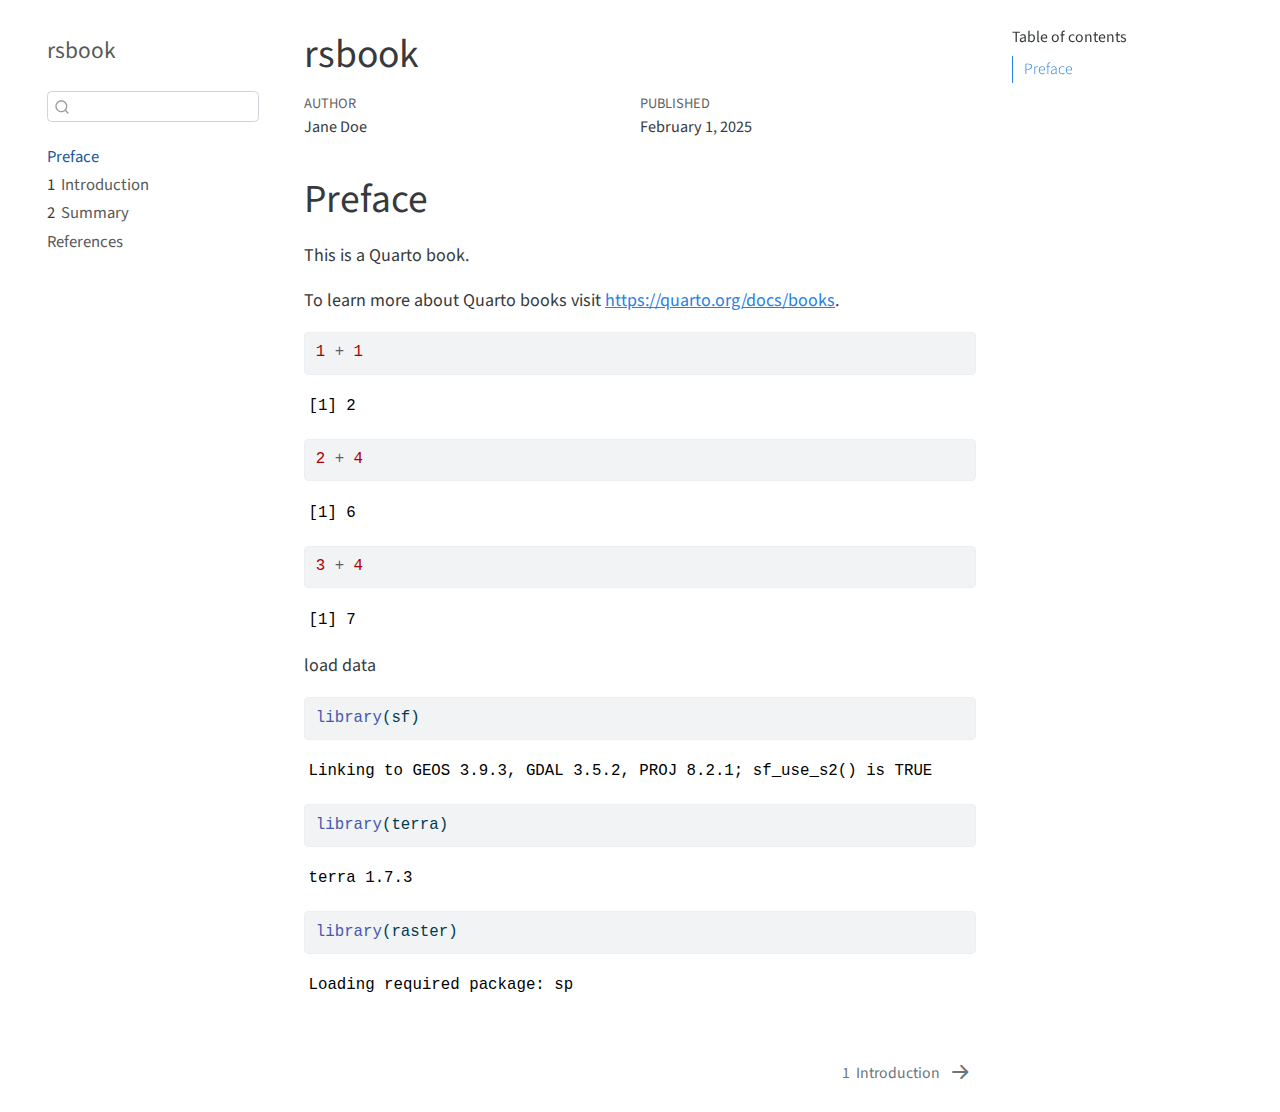
==== docs/index.html @ 81fb14ec "n" ====
<!DOCTYPE html>
<html xmlns="http://www.w3.org/1999/xhtml" lang="en" xml:lang="en"><head>

<meta charset="utf-8">
<meta name="generator" content="quarto-1.2.269">

<meta name="viewport" content="width=device-width, initial-scale=1.0, user-scalable=yes">

<meta name="author" content="Jane Doe">
<meta name="dcterms.date" content="2025-02-01">

<title>rsbook</title>
<style>
code{white-space: pre-wrap;}
span.smallcaps{font-variant: small-caps;}
div.columns{display: flex; gap: min(4vw, 1.5em);}
div.column{flex: auto; overflow-x: auto;}
div.hanging-indent{margin-left: 1.5em; text-indent: -1.5em;}
ul.task-list{list-style: none;}
ul.task-list li input[type="checkbox"] {
  width: 0.8em;
  margin: 0 0.8em 0.2em -1.6em;
  vertical-align: middle;
}
pre > code.sourceCode { white-space: pre; position: relative; }
pre > code.sourceCode > span { display: inline-block; line-height: 1.25; }
pre > code.sourceCode > span:empty { height: 1.2em; }
.sourceCode { overflow: visible; }
code.sourceCode > span { color: inherit; text-decoration: inherit; }
div.sourceCode { margin: 1em 0; }
pre.sourceCode { margin: 0; }
@media screen {
div.sourceCode { overflow: auto; }
}
@media print {
pre > code.sourceCode { white-space: pre-wrap; }
pre > code.sourceCode > span { text-indent: -5em; padding-left: 5em; }
}
pre.numberSource code
  { counter-reset: source-line 0; }
pre.numberSource code > span
  { position: relative; left: -4em; counter-increment: source-line; }
pre.numberSource code > span > a:first-child::before
  { content: counter(source-line);
    position: relative; left: -1em; text-align: right; vertical-align: baseline;
    border: none; display: inline-block;
    -webkit-touch-callout: none; -webkit-user-select: none;
    -khtml-user-select: none; -moz-user-select: none;
    -ms-user-select: none; user-select: none;
    padding: 0 4px; width: 4em;
    color: #aaaaaa;
  }
pre.numberSource { margin-left: 3em; border-left: 1px solid #aaaaaa;  padding-left: 4px; }
div.sourceCode
  {   }
@media screen {
pre > code.sourceCode > span > a:first-child::before { text-decoration: underline; }
}
code span.al { color: #ff0000; font-weight: bold; } /* Alert */
code span.an { color: #60a0b0; font-weight: bold; font-style: italic; } /* Annotation */
code span.at { color: #7d9029; } /* Attribute */
code span.bn { color: #40a070; } /* BaseN */
code span.bu { color: #008000; } /* BuiltIn */
code span.cf { color: #007020; font-weight: bold; } /* ControlFlow */
code span.ch { color: #4070a0; } /* Char */
code span.cn { color: #880000; } /* Constant */
code span.co { color: #60a0b0; font-style: italic; } /* Comment */
code span.cv { color: #60a0b0; font-weight: bold; font-style: italic; } /* CommentVar */
code span.do { color: #ba2121; font-style: italic; } /* Documentation */
code span.dt { color: #902000; } /* DataType */
code span.dv { color: #40a070; } /* DecVal */
code span.er { color: #ff0000; font-weight: bold; } /* Error */
code span.ex { } /* Extension */
code span.fl { color: #40a070; } /* Float */
code span.fu { color: #06287e; } /* Function */
code span.im { color: #008000; font-weight: bold; } /* Import */
code span.in { color: #60a0b0; font-weight: bold; font-style: italic; } /* Information */
code span.kw { color: #007020; font-weight: bold; } /* Keyword */
code span.op { color: #666666; } /* Operator */
code span.ot { color: #007020; } /* Other */
code span.pp { color: #bc7a00; } /* Preprocessor */
code span.sc { color: #4070a0; } /* SpecialChar */
code span.ss { color: #bb6688; } /* SpecialString */
code span.st { color: #4070a0; } /* String */
code span.va { color: #19177c; } /* Variable */
code span.vs { color: #4070a0; } /* VerbatimString */
code span.wa { color: #60a0b0; font-weight: bold; font-style: italic; } /* Warning */
</style>


<script src="site_libs/quarto-nav/quarto-nav.js"></script>
<script src="site_libs/quarto-nav/headroom.min.js"></script>
<script src="site_libs/clipboard/clipboard.min.js"></script>
<script src="site_libs/quarto-search/autocomplete.umd.js"></script>
<script src="site_libs/quarto-search/fuse.min.js"></script>
<script src="site_libs/quarto-search/quarto-search.js"></script>
<meta name="quarto:offset" content="./">
<link href="./intro.html" rel="next">
<script src="site_libs/quarto-html/quarto.js"></script>
<script src="site_libs/quarto-html/popper.min.js"></script>
<script src="site_libs/quarto-html/tippy.umd.min.js"></script>
<script src="site_libs/quarto-html/anchor.min.js"></script>
<link href="site_libs/quarto-html/tippy.css" rel="stylesheet">
<link href="site_libs/quarto-html/quarto-syntax-highlighting.css" rel="stylesheet" id="quarto-text-highlighting-styles">
<script src="site_libs/bootstrap/bootstrap.min.js"></script>
<link href="site_libs/bootstrap/bootstrap-icons.css" rel="stylesheet">
<link href="site_libs/bootstrap/bootstrap.min.css" rel="stylesheet" id="quarto-bootstrap" data-mode="light">
<script id="quarto-search-options" type="application/json">{
  "location": "sidebar",
  "copy-button": false,
  "collapse-after": 3,
  "panel-placement": "start",
  "type": "textbox",
  "limit": 20,
  "language": {
    "search-no-results-text": "No results",
    "search-matching-documents-text": "matching documents",
    "search-copy-link-title": "Copy link to search",
    "search-hide-matches-text": "Hide additional matches",
    "search-more-match-text": "more match in this document",
    "search-more-matches-text": "more matches in this document",
    "search-clear-button-title": "Clear",
    "search-detached-cancel-button-title": "Cancel",
    "search-submit-button-title": "Submit"
  }
}</script>


</head>

<body class="nav-sidebar floating">

<div id="quarto-search-results"></div>
  <header id="quarto-header" class="headroom fixed-top">
  <nav class="quarto-secondary-nav" data-bs-toggle="collapse" data-bs-target="#quarto-sidebar" aria-controls="quarto-sidebar" aria-expanded="false" aria-label="Toggle sidebar navigation" onclick="if (window.quartoToggleHeadroom) { window.quartoToggleHeadroom(); }">
    <div class="container-fluid d-flex justify-content-between">
      <h1 class="quarto-secondary-nav-title">rsbook</h1>
      <button type="button" class="quarto-btn-toggle btn" aria-label="Show secondary navigation">
        <i class="bi bi-chevron-right"></i>
      </button>
    </div>
  </nav>
</header>
<!-- content -->
<div id="quarto-content" class="quarto-container page-columns page-rows-contents page-layout-article">
<!-- sidebar -->
  <nav id="quarto-sidebar" class="sidebar collapse sidebar-navigation floating overflow-auto">
    <div class="pt-lg-2 mt-2 text-left sidebar-header">
    <div class="sidebar-title mb-0 py-0">
      <a href="./">rsbook</a> 
    </div>
      </div>
      <div class="mt-2 flex-shrink-0 align-items-center">
        <div class="sidebar-search">
        <div id="quarto-search" class="" title="Search"></div>
        </div>
      </div>
    <div class="sidebar-menu-container"> 
    <ul class="list-unstyled mt-1">
        <li class="sidebar-item">
  <div class="sidebar-item-container"> 
  <a href="./index.html" class="sidebar-item-text sidebar-link active">Preface</a>
  </div>
</li>
        <li class="sidebar-item">
  <div class="sidebar-item-container"> 
  <a href="./intro.html" class="sidebar-item-text sidebar-link"><span class="chapter-number">1</span>&nbsp; <span class="chapter-title">Introduction</span></a>
  </div>
</li>
        <li class="sidebar-item">
  <div class="sidebar-item-container"> 
  <a href="./summary.html" class="sidebar-item-text sidebar-link"><span class="chapter-number">2</span>&nbsp; <span class="chapter-title">Summary</span></a>
  </div>
</li>
        <li class="sidebar-item">
  <div class="sidebar-item-container"> 
  <a href="./references.html" class="sidebar-item-text sidebar-link">References</a>
  </div>
</li>
    </ul>
    </div>
</nav>
<!-- margin-sidebar -->
    <div id="quarto-margin-sidebar" class="sidebar margin-sidebar">
        <nav id="TOC" role="doc-toc" class="toc-active">
    <h2 id="toc-title">Table of contents</h2>
   
  <ul>
  <li><a href="#preface" id="toc-preface" class="nav-link active" data-scroll-target="#preface">Preface</a></li>
  </ul>
</nav>
    </div>
<!-- main -->
<main class="content" id="quarto-document-content">

<header id="title-block-header" class="quarto-title-block default">
<div class="quarto-title">
<h1 class="title d-none d-lg-block">rsbook</h1>
</div>



<div class="quarto-title-meta">

    <div>
    <div class="quarto-title-meta-heading">Author</div>
    <div class="quarto-title-meta-contents">
             <p>Jane Doe </p>
          </div>
  </div>
    
    <div>
    <div class="quarto-title-meta-heading">Published</div>
    <div class="quarto-title-meta-contents">
      <p class="date">February 1, 2025</p>
    </div>
  </div>
  
    
  </div>
  

</header>

<section id="preface" class="level1 unnumbered">
<h1 class="unnumbered">Preface</h1>
<p>This is a Quarto book.</p>
<p>To learn more about Quarto books visit <a href="https://quarto.org/docs/books" class="uri">https://quarto.org/docs/books</a>.</p>
<div class="cell">
<div class="sourceCode cell-code" id="cb1"><pre class="sourceCode r code-with-copy"><code class="sourceCode r"><span id="cb1-1"><a href="#cb1-1" aria-hidden="true" tabindex="-1"></a><span class="dv">1</span> <span class="sc">+</span> <span class="dv">1</span></span></code><button title="Copy to Clipboard" class="code-copy-button"><i class="bi"></i></button></pre></div>
<div class="cell-output cell-output-stdout">
<pre><code>[1] 2</code></pre>
</div>
<div class="sourceCode cell-code" id="cb3"><pre class="sourceCode r code-with-copy"><code class="sourceCode r"><span id="cb3-1"><a href="#cb3-1" aria-hidden="true" tabindex="-1"></a><span class="dv">2</span> <span class="sc">+</span> <span class="dv">4</span></span></code><button title="Copy to Clipboard" class="code-copy-button"><i class="bi"></i></button></pre></div>
<div class="cell-output cell-output-stdout">
<pre><code>[1] 6</code></pre>
</div>
<div class="sourceCode cell-code" id="cb5"><pre class="sourceCode r code-with-copy"><code class="sourceCode r"><span id="cb5-1"><a href="#cb5-1" aria-hidden="true" tabindex="-1"></a><span class="dv">3</span> <span class="sc">+</span> <span class="dv">4</span></span></code><button title="Copy to Clipboard" class="code-copy-button"><i class="bi"></i></button></pre></div>
<div class="cell-output cell-output-stdout">
<pre><code>[1] 7</code></pre>
</div>
</div>
<p>load data</p>
<div class="cell">
<div class="sourceCode cell-code" id="cb7"><pre class="sourceCode r code-with-copy"><code class="sourceCode r"><span id="cb7-1"><a href="#cb7-1" aria-hidden="true" tabindex="-1"></a><span class="fu">library</span>(sf)</span></code><button title="Copy to Clipboard" class="code-copy-button"><i class="bi"></i></button></pre></div>
<div class="cell-output cell-output-stderr">
<pre><code>Linking to GEOS 3.9.3, GDAL 3.5.2, PROJ 8.2.1; sf_use_s2() is TRUE</code></pre>
</div>
<div class="sourceCode cell-code" id="cb9"><pre class="sourceCode r code-with-copy"><code class="sourceCode r"><span id="cb9-1"><a href="#cb9-1" aria-hidden="true" tabindex="-1"></a><span class="fu">library</span>(terra)</span></code><button title="Copy to Clipboard" class="code-copy-button"><i class="bi"></i></button></pre></div>
<div class="cell-output cell-output-stderr">
<pre><code>terra 1.7.3</code></pre>
</div>
<div class="sourceCode cell-code" id="cb11"><pre class="sourceCode r code-with-copy"><code class="sourceCode r"><span id="cb11-1"><a href="#cb11-1" aria-hidden="true" tabindex="-1"></a><span class="fu">library</span>(raster)</span></code><button title="Copy to Clipboard" class="code-copy-button"><i class="bi"></i></button></pre></div>
<div class="cell-output cell-output-stderr">
<pre><code>Loading required package: sp</code></pre>
</div>
</div>


</section>

</main> <!-- /main -->
<script id="quarto-html-after-body" type="application/javascript">
window.document.addEventListener("DOMContentLoaded", function (event) {
  const toggleBodyColorMode = (bsSheetEl) => {
    const mode = bsSheetEl.getAttribute("data-mode");
    const bodyEl = window.document.querySelector("body");
    if (mode === "dark") {
      bodyEl.classList.add("quarto-dark");
      bodyEl.classList.remove("quarto-light");
    } else {
      bodyEl.classList.add("quarto-light");
      bodyEl.classList.remove("quarto-dark");
    }
  }
  const toggleBodyColorPrimary = () => {
    const bsSheetEl = window.document.querySelector("link#quarto-bootstrap");
    if (bsSheetEl) {
      toggleBodyColorMode(bsSheetEl);
    }
  }
  toggleBodyColorPrimary();  
  const icon = "";
  const anchorJS = new window.AnchorJS();
  anchorJS.options = {
    placement: 'right',
    icon: icon
  };
  anchorJS.add('.anchored');
  const clipboard = new window.ClipboardJS('.code-copy-button', {
    target: function(trigger) {
      return trigger.previousElementSibling;
    }
  });
  clipboard.on('success', function(e) {
    // button target
    const button = e.trigger;
    // don't keep focus
    button.blur();
    // flash "checked"
    button.classList.add('code-copy-button-checked');
    var currentTitle = button.getAttribute("title");
    button.setAttribute("title", "Copied!");
    let tooltip;
    if (window.bootstrap) {
      button.setAttribute("data-bs-toggle", "tooltip");
      button.setAttribute("data-bs-placement", "left");
      button.setAttribute("data-bs-title", "Copied!");
      tooltip = new bootstrap.Tooltip(button, 
        { trigger: "manual", 
          customClass: "code-copy-button-tooltip",
          offset: [0, -8]});
      tooltip.show();    
    }
    setTimeout(function() {
      if (tooltip) {
        tooltip.hide();
        button.removeAttribute("data-bs-title");
        button.removeAttribute("data-bs-toggle");
        button.removeAttribute("data-bs-placement");
      }
      button.setAttribute("title", currentTitle);
      button.classList.remove('code-copy-button-checked');
    }, 1000);
    // clear code selection
    e.clearSelection();
  });
  function tippyHover(el, contentFn) {
    const config = {
      allowHTML: true,
      content: contentFn,
      maxWidth: 500,
      delay: 100,
      arrow: false,
      appendTo: function(el) {
          return el.parentElement;
      },
      interactive: true,
      interactiveBorder: 10,
      theme: 'quarto',
      placement: 'bottom-start'
    };
    window.tippy(el, config); 
  }
  const noterefs = window.document.querySelectorAll('a[role="doc-noteref"]');
  for (var i=0; i<noterefs.length; i++) {
    const ref = noterefs[i];
    tippyHover(ref, function() {
      // use id or data attribute instead here
      let href = ref.getAttribute('data-footnote-href') || ref.getAttribute('href');
      try { href = new URL(href).hash; } catch {}
      const id = href.replace(/^#\/?/, "");
      const note = window.document.getElementById(id);
      return note.innerHTML;
    });
  }
  const findCites = (el) => {
    const parentEl = el.parentElement;
    if (parentEl) {
      const cites = parentEl.dataset.cites;
      if (cites) {
        return {
          el,
          cites: cites.split(' ')
        };
      } else {
        return findCites(el.parentElement)
      }
    } else {
      return undefined;
    }
  };
  var bibliorefs = window.document.querySelectorAll('a[role="doc-biblioref"]');
  for (var i=0; i<bibliorefs.length; i++) {
    const ref = bibliorefs[i];
    const citeInfo = findCites(ref);
    if (citeInfo) {
      tippyHover(citeInfo.el, function() {
        var popup = window.document.createElement('div');
        citeInfo.cites.forEach(function(cite) {
          var citeDiv = window.document.createElement('div');
          citeDiv.classList.add('hanging-indent');
          citeDiv.classList.add('csl-entry');
          var biblioDiv = window.document.getElementById('ref-' + cite);
          if (biblioDiv) {
            citeDiv.innerHTML = biblioDiv.innerHTML;
          }
          popup.appendChild(citeDiv);
        });
        return popup.innerHTML;
      });
    }
  }
});
</script>
<nav class="page-navigation">
  <div class="nav-page nav-page-previous">
  </div>
  <div class="nav-page nav-page-next">
      <a href="./intro.html" class="pagination-link">
        <span class="nav-page-text"><span class="chapter-number">1</span>&nbsp; <span class="chapter-title">Introduction</span></span> <i class="bi bi-arrow-right-short"></i>
      </a>
  </div>
</nav>
</div> <!-- /content -->



</body></html>
---- docs/site_libs/quarto-html/tippy.css ----
.tippy-box[data-animation=fade][data-state=hidden]{opacity:0}[data-tippy-root]{max-width:calc(100vw - 10px)}.tippy-box{position:relative;background-color:#333;color:#fff;border-radius:4px;font-size:14px;line-height:1.4;white-space:normal;outline:0;transition-property:transform,visibility,opacity}.tippy-box[data-placement^=top]>.tippy-arrow{bottom:0}.tippy-box[data-placement^=top]>.tippy-arrow:before{bottom:-7px;left:0;border-width:8px 8px 0;border-top-color:initial;transform-origin:center top}.tippy-box[data-placement^=bottom]>.tippy-arrow{top:0}.tippy-box[data-placement^=bottom]>.tippy-arrow:before{top:-7px;left:0;border-width:0 8px 8px;border-bottom-color:initial;transform-origin:center bottom}.tippy-box[data-placement^=left]>.tippy-arrow{right:0}.tippy-box[data-placement^=left]>.tippy-arrow:before{border-width:8px 0 8px 8px;border-left-color:initial;right:-7px;transform-origin:center left}.tippy-box[data-placement^=right]>.tippy-arrow{left:0}.tippy-box[data-placement^=right]>.tippy-arrow:before{left:-7px;border-width:8px 8px 8px 0;border-right-color:initial;transform-origin:center right}.tippy-box[data-inertia][data-state=visible]{transition-timing-function:cubic-bezier(.54,1.5,.38,1.11)}.tippy-arrow{width:16px;height:16px;color:#333}.tippy-arrow:before{content:"";position:absolute;border-color:transparent;border-style:solid}.tippy-content{position:relative;padding:5px 9px;z-index:1}
---- docs/site_libs/quarto-html/quarto-syntax-highlighting.css ----
/* quarto syntax highlight colors */
:root {
  --quarto-hl-ot-color: #003B4F;
  --quarto-hl-at-color: #657422;
  --quarto-hl-ss-color: #20794D;
  --quarto-hl-an-color: #5E5E5E;
  --quarto-hl-fu-color: #4758AB;
  --quarto-hl-st-color: #20794D;
  --quarto-hl-cf-color: #003B4F;
  --quarto-hl-op-color: #5E5E5E;
  --quarto-hl-er-color: #AD0000;
  --quarto-hl-bn-color: #AD0000;
  --quarto-hl-al-color: #AD0000;
  --quarto-hl-va-color: #111111;
  --quarto-hl-bu-color: inherit;
  --quarto-hl-ex-color: inherit;
  --quarto-hl-pp-color: #AD0000;
  --quarto-hl-in-color: #5E5E5E;
  --quarto-hl-vs-color: #20794D;
  --quarto-hl-wa-color: #5E5E5E;
  --quarto-hl-do-color: #5E5E5E;
  --quarto-hl-im-color: #00769E;
  --quarto-hl-ch-color: #20794D;
  --quarto-hl-dt-color: #AD0000;
  --quarto-hl-fl-color: #AD0000;
  --quarto-hl-co-color: #5E5E5E;
  --quarto-hl-cv-color: #5E5E5E;
  --quarto-hl-cn-color: #8f5902;
  --quarto-hl-sc-color: #5E5E5E;
  --quarto-hl-dv-color: #AD0000;
  --quarto-hl-kw-color: #003B4F;
}

/* other quarto variables */
:root {
  --quarto-font-monospace: SFMono-Regular, Menlo, Monaco, Consolas, "Liberation Mono", "Courier New", monospace;
}

pre > code.sourceCode > span {
  color: #003B4F;
}

code span {
  color: #003B4F;
}

code.sourceCode > span {
  color: #003B4F;
}

div.sourceCode,
div.sourceCode pre.sourceCode {
  color: #003B4F;
}

code span.ot {
  color: #003B4F;
}

code span.at {
  color: #657422;
}

code span.ss {
  color: #20794D;
}

code span.an {
  color: #5E5E5E;
}

code span.fu {
  color: #4758AB;
}

code span.st {
  color: #20794D;
}

code span.cf {
  color: #003B4F;
}

code span.op {
  color: #5E5E5E;
}

code span.er {
  color: #AD0000;
}

code span.bn {
  color: #AD0000;
}

code span.al {
  color: #AD0000;
}

code span.va {
  color: #111111;
}

code span.pp {
  color: #AD0000;
}

code span.in {
  color: #5E5E5E;
}

code span.vs {
  color: #20794D;
}

code span.wa {
  color: #5E5E5E;
  font-style: italic;
}

code span.do {
  color: #5E5E5E;
  font-style: italic;
}

code span.im {
  color: #00769E;
}

code span.ch {
  color: #20794D;
}

code span.dt {
  color: #AD0000;
}

code span.fl {
  color: #AD0000;
}

code span.co {
  color: #5E5E5E;
}

code span.cv {
  color: #5E5E5E;
  font-style: italic;
}

code span.cn {
  color: #8f5902;
}

code span.sc {
  color: #5E5E5E;
}

code span.dv {
  color: #AD0000;
}

code span.kw {
  color: #003B4F;
}

.prevent-inlining {
  content: "</";
}

/*# sourceMappingURL=debc5d5d77c3f9108843748ff7464032.css.map */
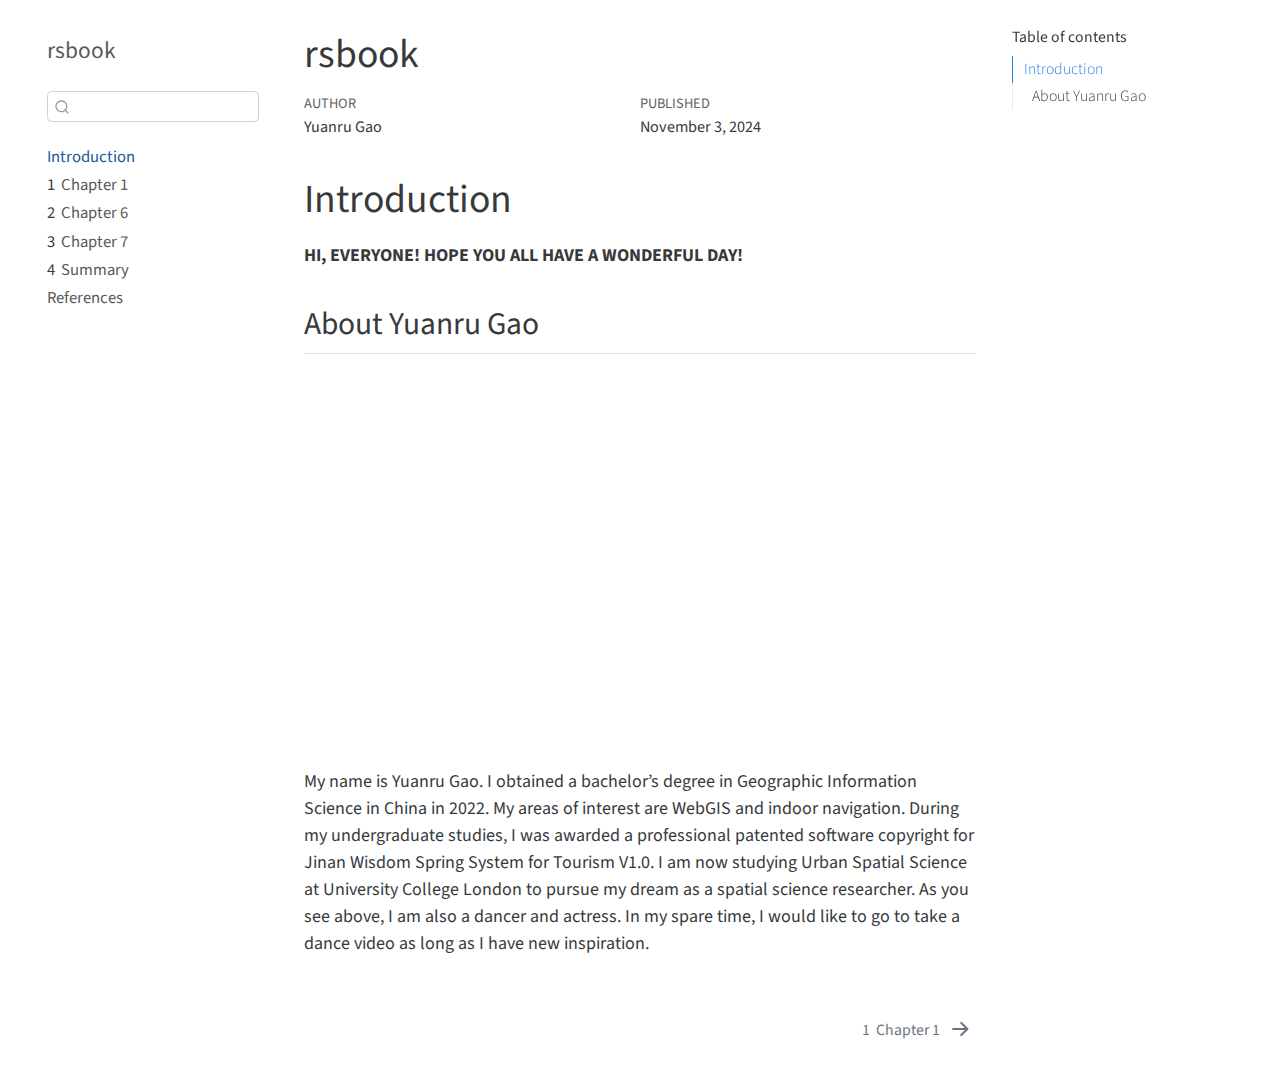
==== commit 6b7de716: "new" ====
--- a/docs/index.html
+++ b/docs/index.html
@@ -6,8 +6,8 @@
 
 <meta name="viewport" content="width=device-width, initial-scale=1.0, user-scalable=yes">
 
-<meta name="author" content="Jane Doe">
-<meta name="dcterms.date" content="2025-02-01">
+<meta name="author" content="Yuanru Gao">
+<meta name="dcterms.date" content="2024-11-03">
 
 <title>rsbook</title>
 <style>
@@ -22,69 +22,6 @@
   margin: 0 0.8em 0.2em -1.6em;
   vertical-align: middle;
 }
-pre > code.sourceCode { white-space: pre; position: relative; }
-pre > code.sourceCode > span { display: inline-block; line-height: 1.25; }
-pre > code.sourceCode > span:empty { height: 1.2em; }
-.sourceCode { overflow: visible; }
-code.sourceCode > span { color: inherit; text-decoration: inherit; }
-div.sourceCode { margin: 1em 0; }
-pre.sourceCode { margin: 0; }
-@media screen {
-div.sourceCode { overflow: auto; }
-}
-@media print {
-pre > code.sourceCode { white-space: pre-wrap; }
-pre > code.sourceCode > span { text-indent: -5em; padding-left: 5em; }
-}
-pre.numberSource code
-  { counter-reset: source-line 0; }
-pre.numberSource code > span
-  { position: relative; left: -4em; counter-increment: source-line; }
-pre.numberSource code > span > a:first-child::before
-  { content: counter(source-line);
-    position: relative; left: -1em; text-align: right; vertical-align: baseline;
-    border: none; display: inline-block;
-    -webkit-touch-callout: none; -webkit-user-select: none;
-    -khtml-user-select: none; -moz-user-select: none;
-    -ms-user-select: none; user-select: none;
-    padding: 0 4px; width: 4em;
-    color: #aaaaaa;
-  }
-pre.numberSource { margin-left: 3em; border-left: 1px solid #aaaaaa;  padding-left: 4px; }
-div.sourceCode
-  {   }
-@media screen {
-pre > code.sourceCode > span > a:first-child::before { text-decoration: underline; }
-}
-code span.al { color: #ff0000; font-weight: bold; } /* Alert */
-code span.an { color: #60a0b0; font-weight: bold; font-style: italic; } /* Annotation */
-code span.at { color: #7d9029; } /* Attribute */
-code span.bn { color: #40a070; } /* BaseN */
-code span.bu { color: #008000; } /* BuiltIn */
-code span.cf { color: #007020; font-weight: bold; } /* ControlFlow */
-code span.ch { color: #4070a0; } /* Char */
-code span.cn { color: #880000; } /* Constant */
-code span.co { color: #60a0b0; font-style: italic; } /* Comment */
-code span.cv { color: #60a0b0; font-weight: bold; font-style: italic; } /* CommentVar */
-code span.do { color: #ba2121; font-style: italic; } /* Documentation */
-code span.dt { color: #902000; } /* DataType */
-code span.dv { color: #40a070; } /* DecVal */
-code span.er { color: #ff0000; font-weight: bold; } /* Error */
-code span.ex { } /* Extension */
-code span.fl { color: #40a070; } /* Float */
-code span.fu { color: #06287e; } /* Function */
-code span.im { color: #008000; font-weight: bold; } /* Import */
-code span.in { color: #60a0b0; font-weight: bold; font-style: italic; } /* Information */
-code span.kw { color: #007020; font-weight: bold; } /* Keyword */
-code span.op { color: #666666; } /* Operator */
-code span.ot { color: #007020; } /* Other */
-code span.pp { color: #bc7a00; } /* Preprocessor */
-code span.sc { color: #4070a0; } /* SpecialChar */
-code span.ss { color: #bb6688; } /* SpecialString */
-code span.st { color: #4070a0; } /* String */
-code span.va { color: #19177c; } /* Variable */
-code span.vs { color: #4070a0; } /* VerbatimString */
-code span.wa { color: #60a0b0; font-weight: bold; font-style: italic; } /* Warning */
 </style>
 
 
@@ -95,7 +32,7 @@
 <script src="site_libs/quarto-search/fuse.min.js"></script>
 <script src="site_libs/quarto-search/quarto-search.js"></script>
 <meta name="quarto:offset" content="./">
-<link href="./intro.html" rel="next">
+<link href="./Chapter1.html" rel="next">
 <script src="site_libs/quarto-html/quarto.js"></script>
 <script src="site_libs/quarto-html/popper.min.js"></script>
 <script src="site_libs/quarto-html/tippy.umd.min.js"></script>
@@ -159,17 +96,27 @@
     <ul class="list-unstyled mt-1">
         <li class="sidebar-item">
   <div class="sidebar-item-container"> 
-  <a href="./index.html" class="sidebar-item-text sidebar-link active">Preface</a>
-  </div>
-</li>
-        <li class="sidebar-item">
-  <div class="sidebar-item-container"> 
-  <a href="./intro.html" class="sidebar-item-text sidebar-link"><span class="chapter-number">1</span>&nbsp; <span class="chapter-title">Introduction</span></a>
-  </div>
-</li>
-        <li class="sidebar-item">
-  <div class="sidebar-item-container"> 
-  <a href="./summary.html" class="sidebar-item-text sidebar-link"><span class="chapter-number">2</span>&nbsp; <span class="chapter-title">Summary</span></a>
+  <a href="./index.html" class="sidebar-item-text sidebar-link active">Introduction</a>
+  </div>
+</li>
+        <li class="sidebar-item">
+  <div class="sidebar-item-container"> 
+  <a href="./Chapter1.html" class="sidebar-item-text sidebar-link"><span class="chapter-number">1</span>&nbsp; <span class="chapter-title">Chapter 1</span></a>
+  </div>
+</li>
+        <li class="sidebar-item">
+  <div class="sidebar-item-container"> 
+  <a href="./Chapter6.html" class="sidebar-item-text sidebar-link"><span class="chapter-number">2</span>&nbsp; <span class="chapter-title">Chapter 6</span></a>
+  </div>
+</li>
+        <li class="sidebar-item">
+  <div class="sidebar-item-container"> 
+  <a href="./Chapter7.html" class="sidebar-item-text sidebar-link"><span class="chapter-number">3</span>&nbsp; <span class="chapter-title">Chapter 7</span></a>
+  </div>
+</li>
+        <li class="sidebar-item">
+  <div class="sidebar-item-container"> 
+  <a href="./summary.html" class="sidebar-item-text sidebar-link"><span class="chapter-number">4</span>&nbsp; <span class="chapter-title">Summary</span></a>
   </div>
 </li>
         <li class="sidebar-item">
@@ -186,7 +133,10 @@
     <h2 id="toc-title">Table of contents</h2>
    
   <ul>
-  <li><a href="#preface" id="toc-preface" class="nav-link active" data-scroll-target="#preface">Preface</a></li>
+  <li><a href="#introduction" id="toc-introduction" class="nav-link active" data-scroll-target="#introduction">Introduction</a>
+  <ul class="collapse">
+  <li><a href="#about-yuanru-gao" id="toc-about-yuanru-gao" class="nav-link" data-scroll-target="#about-yuanru-gao">About Yuanru Gao</a></li>
+  </ul></li>
   </ul>
 </nav>
     </div>
@@ -205,14 +155,14 @@
     <div>
     <div class="quarto-title-meta-heading">Author</div>
     <div class="quarto-title-meta-contents">
-             <p>Jane Doe </p>
+             <p>Yuanru Gao </p>
           </div>
   </div>
     
     <div>
     <div class="quarto-title-meta-heading">Published</div>
     <div class="quarto-title-meta-contents">
-      <p class="date">February 1, 2025</p>
+      <p class="date">November 3, 2024</p>
     </div>
   </div>
   
@@ -222,41 +172,18 @@
 
 </header>
 
-<section id="preface" class="level1 unnumbered">
-<h1 class="unnumbered">Preface</h1>
-<p>This is a Quarto book.</p>
-<p>To learn more about Quarto books visit <a href="https://quarto.org/docs/books" class="uri">https://quarto.org/docs/books</a>.</p>
+<section id="introduction" class="level1 unnumbered">
+<h1 class="unnumbered">Introduction</h1>
+<p><strong>HI, EVERYONE! HOPE YOU ALL HAVE A WONDERFUL DAY!</strong></p>
 <div class="cell">
-<div class="sourceCode cell-code" id="cb1"><pre class="sourceCode r code-with-copy"><code class="sourceCode r"><span id="cb1-1"><a href="#cb1-1" aria-hidden="true" tabindex="-1"></a><span class="dv">1</span> <span class="sc">+</span> <span class="dv">1</span></span></code><button title="Copy to Clipboard" class="code-copy-button"><i class="bi"></i></button></pre></div>
-<div class="cell-output cell-output-stdout">
-<pre><code>[1] 2</code></pre>
+
 </div>
-<div class="sourceCode cell-code" id="cb3"><pre class="sourceCode r code-with-copy"><code class="sourceCode r"><span id="cb3-1"><a href="#cb3-1" aria-hidden="true" tabindex="-1"></a><span class="dv">2</span> <span class="sc">+</span> <span class="dv">4</span></span></code><button title="Copy to Clipboard" class="code-copy-button"><i class="bi"></i></button></pre></div>
-<div class="cell-output cell-output-stdout">
-<pre><code>[1] 6</code></pre>
-</div>
-<div class="sourceCode cell-code" id="cb5"><pre class="sourceCode r code-with-copy"><code class="sourceCode r"><span id="cb5-1"><a href="#cb5-1" aria-hidden="true" tabindex="-1"></a><span class="dv">3</span> <span class="sc">+</span> <span class="dv">4</span></span></code><button title="Copy to Clipboard" class="code-copy-button"><i class="bi"></i></button></pre></div>
-<div class="cell-output cell-output-stdout">
-<pre><code>[1] 7</code></pre>
-</div>
-</div>
-<p>load data</p>
-<div class="cell">
-<div class="sourceCode cell-code" id="cb7"><pre class="sourceCode r code-with-copy"><code class="sourceCode r"><span id="cb7-1"><a href="#cb7-1" aria-hidden="true" tabindex="-1"></a><span class="fu">library</span>(sf)</span></code><button title="Copy to Clipboard" class="code-copy-button"><i class="bi"></i></button></pre></div>
-<div class="cell-output cell-output-stderr">
-<pre><code>Linking to GEOS 3.9.3, GDAL 3.5.2, PROJ 8.2.1; sf_use_s2() is TRUE</code></pre>
-</div>
-<div class="sourceCode cell-code" id="cb9"><pre class="sourceCode r code-with-copy"><code class="sourceCode r"><span id="cb9-1"><a href="#cb9-1" aria-hidden="true" tabindex="-1"></a><span class="fu">library</span>(terra)</span></code><button title="Copy to Clipboard" class="code-copy-button"><i class="bi"></i></button></pre></div>
-<div class="cell-output cell-output-stderr">
-<pre><code>terra 1.7.3</code></pre>
-</div>
-<div class="sourceCode cell-code" id="cb11"><pre class="sourceCode r code-with-copy"><code class="sourceCode r"><span id="cb11-1"><a href="#cb11-1" aria-hidden="true" tabindex="-1"></a><span class="fu">library</span>(raster)</span></code><button title="Copy to Clipboard" class="code-copy-button"><i class="bi"></i></button></pre></div>
-<div class="cell-output cell-output-stderr">
-<pre><code>Loading required package: sp</code></pre>
-</div>
-</div>
-
-
+<section id="about-yuanru-gao" class="level2">
+<h2 class="anchored" data-anchor-id="about-yuanru-gao">About Yuanru Gao</h2>
+<p></p><div class="quarto-video ratio ratio-16x9"><iframe src="https://www.youtube.com/embed/K4HA1PC55SM" title="" frameborder="0" allow="accelerometer; autoplay; clipboard-write; encrypted-media; gyroscope; picture-in-picture" allowfullscreen=""></iframe></div> My name is Yuanru Gao. I obtained a bachelor’s degree in Geographic Information Science in China in 2022. My areas of interest are WebGIS and indoor navigation. During my undergraduate studies, I was awarded a professional patented software copyright for Jinan Wisdom Spring System for Tourism V1.0. I am now studying Urban Spatial Science at University College London to pursue my dream as a spatial science researcher. As you see above, I am also a dancer and actress. In my spare time, I would like to go to take a dance video as long as I have new inspiration.<p></p>
+
+
+</section>
 </section>
 
 </main> <!-- /main -->
@@ -397,8 +324,8 @@
   <div class="nav-page nav-page-previous">
   </div>
   <div class="nav-page nav-page-next">
-      <a href="./intro.html" class="pagination-link">
-        <span class="nav-page-text"><span class="chapter-number">1</span>&nbsp; <span class="chapter-title">Introduction</span></span> <i class="bi bi-arrow-right-short"></i>
+      <a href="./Chapter1.html" class="pagination-link">
+        <span class="nav-page-text"><span class="chapter-number">1</span>&nbsp; <span class="chapter-title">Chapter 1</span></span> <i class="bi bi-arrow-right-short"></i>
       </a>
   </div>
 </nav>
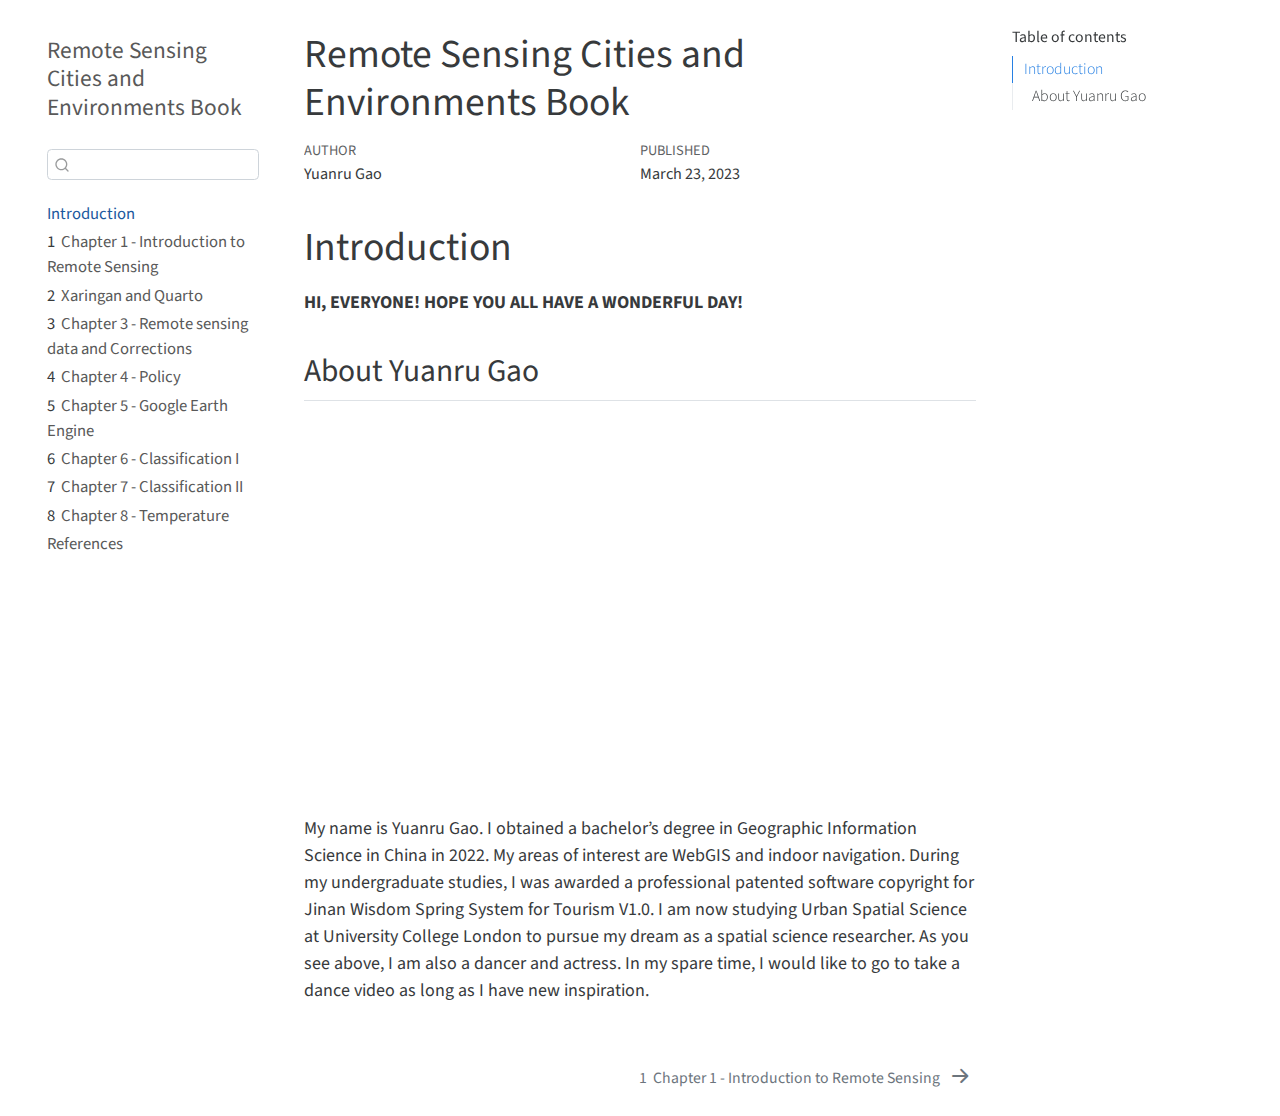
==== commit 29f76b3a: "new change" ====
--- a/docs/index.html
+++ b/docs/index.html
@@ -7,9 +7,9 @@
 <meta name="viewport" content="width=device-width, initial-scale=1.0, user-scalable=yes">
 
 <meta name="author" content="Yuanru Gao">
-<meta name="dcterms.date" content="2024-11-03">
-
-<title>rsbook</title>
+<meta name="dcterms.date" content="2023-03-23">
+
+<title>Remote Sensing Cities and Environments Book</title>
 <style>
 code{white-space: pre-wrap;}
 span.smallcaps{font-variant: small-caps;}
@@ -71,7 +71,7 @@
   <header id="quarto-header" class="headroom fixed-top">
   <nav class="quarto-secondary-nav" data-bs-toggle="collapse" data-bs-target="#quarto-sidebar" aria-controls="quarto-sidebar" aria-expanded="false" aria-label="Toggle sidebar navigation" onclick="if (window.quartoToggleHeadroom) { window.quartoToggleHeadroom(); }">
     <div class="container-fluid d-flex justify-content-between">
-      <h1 class="quarto-secondary-nav-title">rsbook</h1>
+      <h1 class="quarto-secondary-nav-title">Remote Sensing Cities and Environments Book</h1>
       <button type="button" class="quarto-btn-toggle btn" aria-label="Show secondary navigation">
         <i class="bi bi-chevron-right"></i>
       </button>
@@ -84,7 +84,7 @@
   <nav id="quarto-sidebar" class="sidebar collapse sidebar-navigation floating overflow-auto">
     <div class="pt-lg-2 mt-2 text-left sidebar-header">
     <div class="sidebar-title mb-0 py-0">
-      <a href="./">rsbook</a> 
+      <a href="./">Remote Sensing Cities and Environments Book</a> 
     </div>
       </div>
       <div class="mt-2 flex-shrink-0 align-items-center">
@@ -101,22 +101,42 @@
 </li>
         <li class="sidebar-item">
   <div class="sidebar-item-container"> 
-  <a href="./Chapter1.html" class="sidebar-item-text sidebar-link"><span class="chapter-number">1</span>&nbsp; <span class="chapter-title">Chapter 1</span></a>
-  </div>
-</li>
-        <li class="sidebar-item">
-  <div class="sidebar-item-container"> 
-  <a href="./Chapter6.html" class="sidebar-item-text sidebar-link"><span class="chapter-number">2</span>&nbsp; <span class="chapter-title">Chapter 6</span></a>
-  </div>
-</li>
-        <li class="sidebar-item">
-  <div class="sidebar-item-container"> 
-  <a href="./Chapter7.html" class="sidebar-item-text sidebar-link"><span class="chapter-number">3</span>&nbsp; <span class="chapter-title">Chapter 7</span></a>
-  </div>
-</li>
-        <li class="sidebar-item">
-  <div class="sidebar-item-container"> 
-  <a href="./summary.html" class="sidebar-item-text sidebar-link"><span class="chapter-number">4</span>&nbsp; <span class="chapter-title">Summary</span></a>
+  <a href="./Chapter1.html" class="sidebar-item-text sidebar-link"><span class="chapter-number">1</span>&nbsp; <span class="chapter-title">Chapter 1 - Introduction to Remote Sensing</span></a>
+  </div>
+</li>
+        <li class="sidebar-item">
+  <div class="sidebar-item-container"> 
+  <a href="./Chapter2.html" class="sidebar-item-text sidebar-link"><span class="chapter-number">2</span>&nbsp; <span class="chapter-title">Xaringan and Quarto</span></a>
+  </div>
+</li>
+        <li class="sidebar-item">
+  <div class="sidebar-item-container"> 
+  <a href="./Chapter3.html" class="sidebar-item-text sidebar-link"><span class="chapter-number">3</span>&nbsp; <span class="chapter-title">Chapter 3 - Remote sensing data and Corrections</span></a>
+  </div>
+</li>
+        <li class="sidebar-item">
+  <div class="sidebar-item-container"> 
+  <a href="./Chapter4.html" class="sidebar-item-text sidebar-link"><span class="chapter-number">4</span>&nbsp; <span class="chapter-title">Chapter 4 - Policy</span></a>
+  </div>
+</li>
+        <li class="sidebar-item">
+  <div class="sidebar-item-container"> 
+  <a href="./Chapter5.html" class="sidebar-item-text sidebar-link"><span class="chapter-number">5</span>&nbsp; <span class="chapter-title">Chapter 5 - Google Earth Engine</span></a>
+  </div>
+</li>
+        <li class="sidebar-item">
+  <div class="sidebar-item-container"> 
+  <a href="./Chapter6.html" class="sidebar-item-text sidebar-link"><span class="chapter-number">6</span>&nbsp; <span class="chapter-title">Chapter 6 - Classification I</span></a>
+  </div>
+</li>
+        <li class="sidebar-item">
+  <div class="sidebar-item-container"> 
+  <a href="./Chapter7.html" class="sidebar-item-text sidebar-link"><span class="chapter-number">7</span>&nbsp; <span class="chapter-title">Chapter 7 - Classification II</span></a>
+  </div>
+</li>
+        <li class="sidebar-item">
+  <div class="sidebar-item-container"> 
+  <a href="./Chapter8.html" class="sidebar-item-text sidebar-link"><span class="chapter-number">8</span>&nbsp; <span class="chapter-title">Chapter 8 - Temperature</span></a>
   </div>
 </li>
         <li class="sidebar-item">
@@ -145,7 +165,7 @@
 
 <header id="title-block-header" class="quarto-title-block default">
 <div class="quarto-title">
-<h1 class="title d-none d-lg-block">rsbook</h1>
+<h1 class="title d-none d-lg-block">Remote Sensing Cities and Environments Book</h1>
 </div>
 
 
@@ -162,7 +182,7 @@
     <div>
     <div class="quarto-title-meta-heading">Published</div>
     <div class="quarto-title-meta-contents">
-      <p class="date">November 3, 2024</p>
+      <p class="date">March 23, 2023</p>
     </div>
   </div>
   
@@ -325,7 +345,7 @@
   </div>
   <div class="nav-page nav-page-next">
       <a href="./Chapter1.html" class="pagination-link">
-        <span class="nav-page-text"><span class="chapter-number">1</span>&nbsp; <span class="chapter-title">Chapter 1</span></span> <i class="bi bi-arrow-right-short"></i>
+        <span class="nav-page-text"><span class="chapter-number">1</span>&nbsp; <span class="chapter-title">Chapter 1 - Introduction to Remote Sensing</span></span> <i class="bi bi-arrow-right-short"></i>
       </a>
   </div>
 </nav>
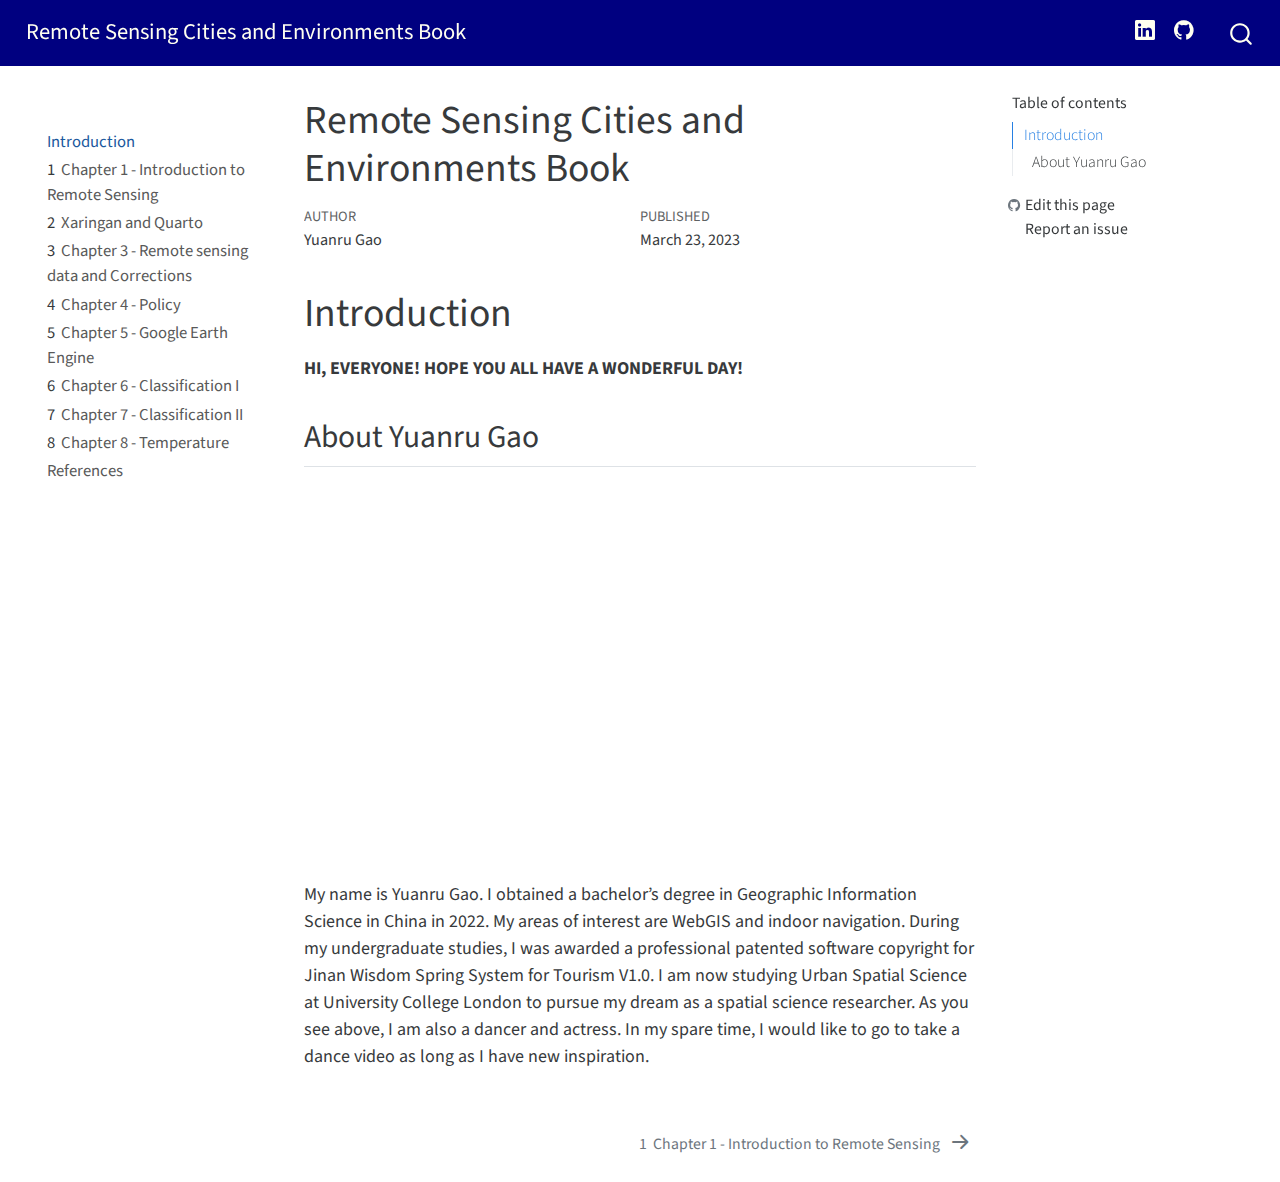
==== commit 9d36bb48: "new" ====
--- a/docs/index.html
+++ b/docs/index.html
@@ -43,11 +43,11 @@
 <link href="site_libs/bootstrap/bootstrap-icons.css" rel="stylesheet">
 <link href="site_libs/bootstrap/bootstrap.min.css" rel="stylesheet" id="quarto-bootstrap" data-mode="light">
 <script id="quarto-search-options" type="application/json">{
-  "location": "sidebar",
+  "location": "navbar",
   "copy-button": false,
   "collapse-after": 3,
-  "panel-placement": "start",
-  "type": "textbox",
+  "panel-placement": "end",
+  "type": "overlay",
   "limit": 20,
   "language": {
     "search-no-results-text": "No results",
@@ -65,10 +65,40 @@
 
 </head>
 
-<body class="nav-sidebar floating">
+<body class="nav-sidebar floating nav-fixed">
 
 <div id="quarto-search-results"></div>
   <header id="quarto-header" class="headroom fixed-top">
+    <nav class="navbar navbar-expand-sm navbar-dark ">
+      <div class="navbar-container container-fluid">
+      <div class="navbar-brand-container">
+    <a href="./index.html" class="navbar-brand navbar-brand-logo">
+    <img src="./image/OIP." alt="" class="navbar-logo">
+    </a>
+    <a class="navbar-brand" href="./index.html">
+    <span class="navbar-title">Remote Sensing Cities and Environments Book</span>
+    </a>
+  </div>
+          <button class="navbar-toggler" type="button" data-bs-toggle="collapse" data-bs-target="#navbarCollapse" aria-controls="navbarCollapse" aria-expanded="false" aria-label="Toggle navigation" onclick="if (window.quartoToggleHeadroom) { window.quartoToggleHeadroom(); }">
+  <span class="navbar-toggler-icon"></span>
+</button>
+          <div class="collapse navbar-collapse" id="navbarCollapse">
+            <ul class="navbar-nav navbar-nav-scroll ms-auto">
+  <li class="nav-item compact">
+    <a class="nav-link" href="./linkedin.com/in/yuanru-gao-687b31254"><i class="bi bi-linkedin" role="img">
+</i> 
+ <span class="menu-text"></span></a>
+  </li>  
+  <li class="nav-item compact">
+    <a class="nav-link" href="https://github.com/GaoYuanru/RS"><i class="bi bi-github" role="img" aria-label="Source Code">
+</i> 
+ <span class="menu-text"></span></a>
+  </li>  
+</ul>
+              <div id="quarto-search" class="" title="Search"></div>
+          </div> <!-- /navcollapse -->
+      </div> <!-- /container-fluid -->
+    </nav>
   <nav class="quarto-secondary-nav" data-bs-toggle="collapse" data-bs-target="#quarto-sidebar" aria-controls="quarto-sidebar" aria-expanded="false" aria-label="Toggle sidebar navigation" onclick="if (window.quartoToggleHeadroom) { window.quartoToggleHeadroom(); }">
     <div class="container-fluid d-flex justify-content-between">
       <h1 class="quarto-secondary-nav-title">Remote Sensing Cities and Environments Book</h1>
@@ -79,14 +109,9 @@
   </nav>
 </header>
 <!-- content -->
-<div id="quarto-content" class="quarto-container page-columns page-rows-contents page-layout-article">
+<div id="quarto-content" class="quarto-container page-columns page-rows-contents page-layout-article page-navbar">
 <!-- sidebar -->
   <nav id="quarto-sidebar" class="sidebar collapse sidebar-navigation floating overflow-auto">
-    <div class="pt-lg-2 mt-2 text-left sidebar-header">
-    <div class="sidebar-title mb-0 py-0">
-      <a href="./">Remote Sensing Cities and Environments Book</a> 
-    </div>
-      </div>
       <div class="mt-2 flex-shrink-0 align-items-center">
         <div class="sidebar-search">
         <div id="quarto-search" class="" title="Search"></div>
@@ -158,7 +183,7 @@
   <li><a href="#about-yuanru-gao" id="toc-about-yuanru-gao" class="nav-link" data-scroll-target="#about-yuanru-gao">About Yuanru Gao</a></li>
   </ul></li>
   </ul>
-</nav>
+<div class="toc-actions"><div><i class="bi bi-github"></i></div><div class="action-links"><p><a href="https://github.com/GaoYuanru/RS/edit/main/index.qmd" class="toc-action">Edit this page</a></p><p><a href="https://github.com/GaoYuanru/RS/issues/new" class="toc-action">Report an issue</a></p></div></div></nav>
     </div>
 <!-- main -->
 <main class="content" id="quarto-document-content">
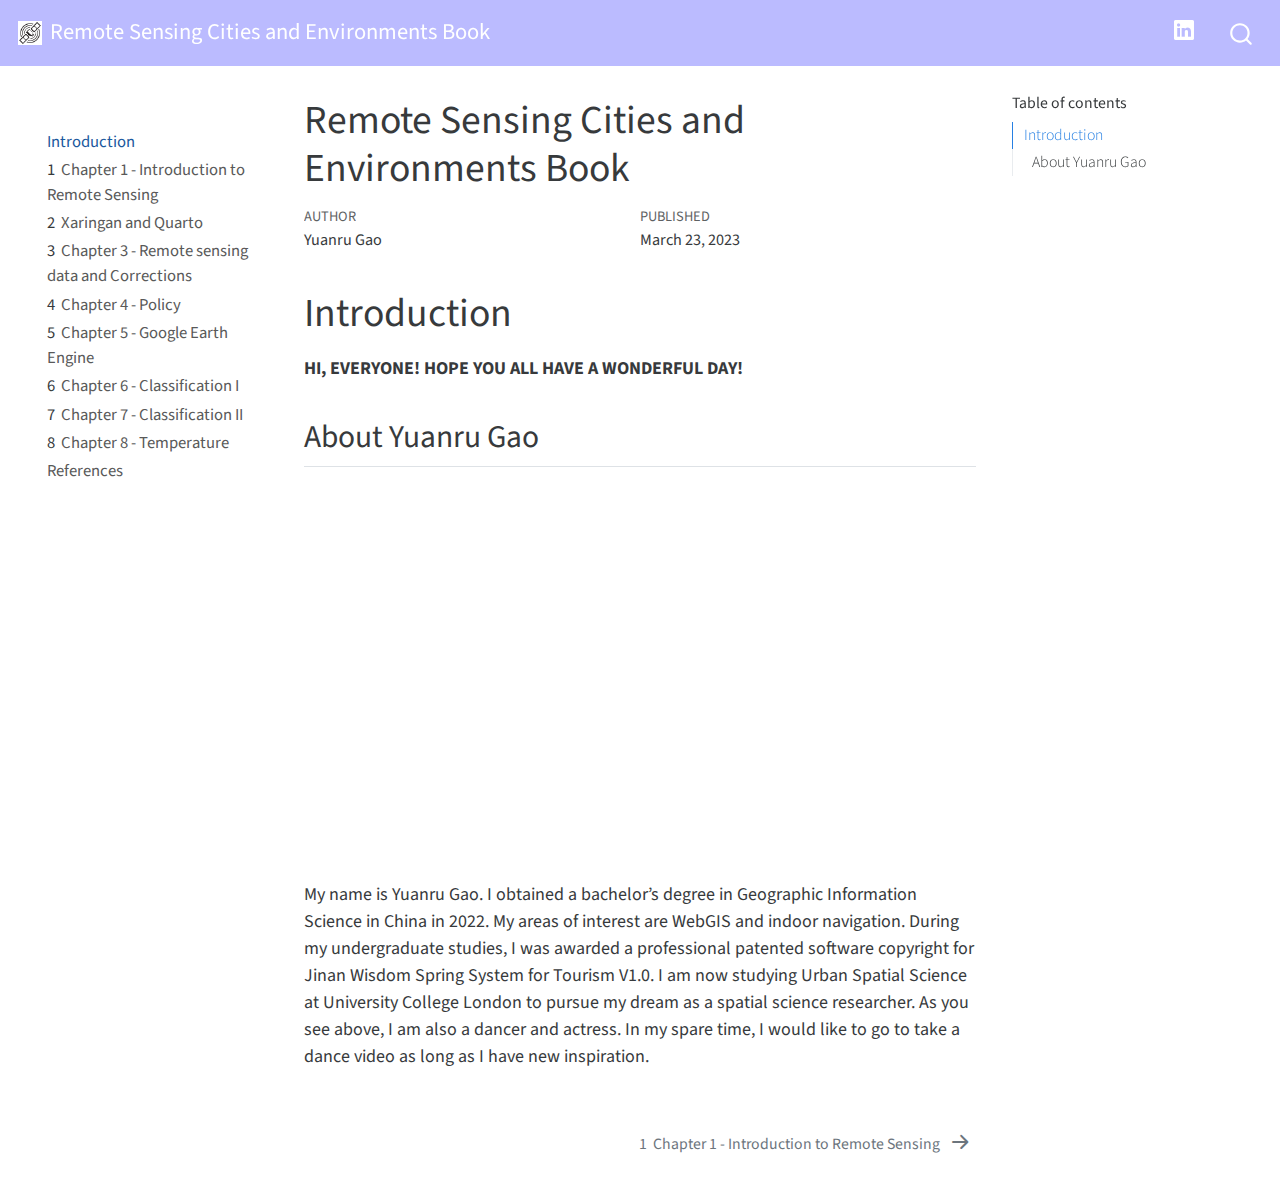
==== commit 039f6166: "nn" ====
--- a/docs/index.html
+++ b/docs/index.html
@@ -73,7 +73,7 @@
       <div class="navbar-container container-fluid">
       <div class="navbar-brand-container">
     <a href="./index.html" class="navbar-brand navbar-brand-logo">
-    <img src="./image/OIP." alt="" class="navbar-logo">
+    <img src="./image/OIP.jpeg" alt="" class="navbar-logo">
     </a>
     <a class="navbar-brand" href="./index.html">
     <span class="navbar-title">Remote Sensing Cities and Environments Book</span>
@@ -86,11 +86,6 @@
             <ul class="navbar-nav navbar-nav-scroll ms-auto">
   <li class="nav-item compact">
     <a class="nav-link" href="./linkedin.com/in/yuanru-gao-687b31254"><i class="bi bi-linkedin" role="img">
-</i> 
- <span class="menu-text"></span></a>
-  </li>  
-  <li class="nav-item compact">
-    <a class="nav-link" href="https://github.com/GaoYuanru/RS"><i class="bi bi-github" role="img" aria-label="Source Code">
 </i> 
  <span class="menu-text"></span></a>
   </li>  
@@ -183,7 +178,7 @@
   <li><a href="#about-yuanru-gao" id="toc-about-yuanru-gao" class="nav-link" data-scroll-target="#about-yuanru-gao">About Yuanru Gao</a></li>
   </ul></li>
   </ul>
-<div class="toc-actions"><div><i class="bi bi-github"></i></div><div class="action-links"><p><a href="https://github.com/GaoYuanru/RS/edit/main/index.qmd" class="toc-action">Edit this page</a></p><p><a href="https://github.com/GaoYuanru/RS/issues/new" class="toc-action">Report an issue</a></p></div></div></nav>
+</nav>
     </div>
 <!-- main -->
 <main class="content" id="quarto-document-content">
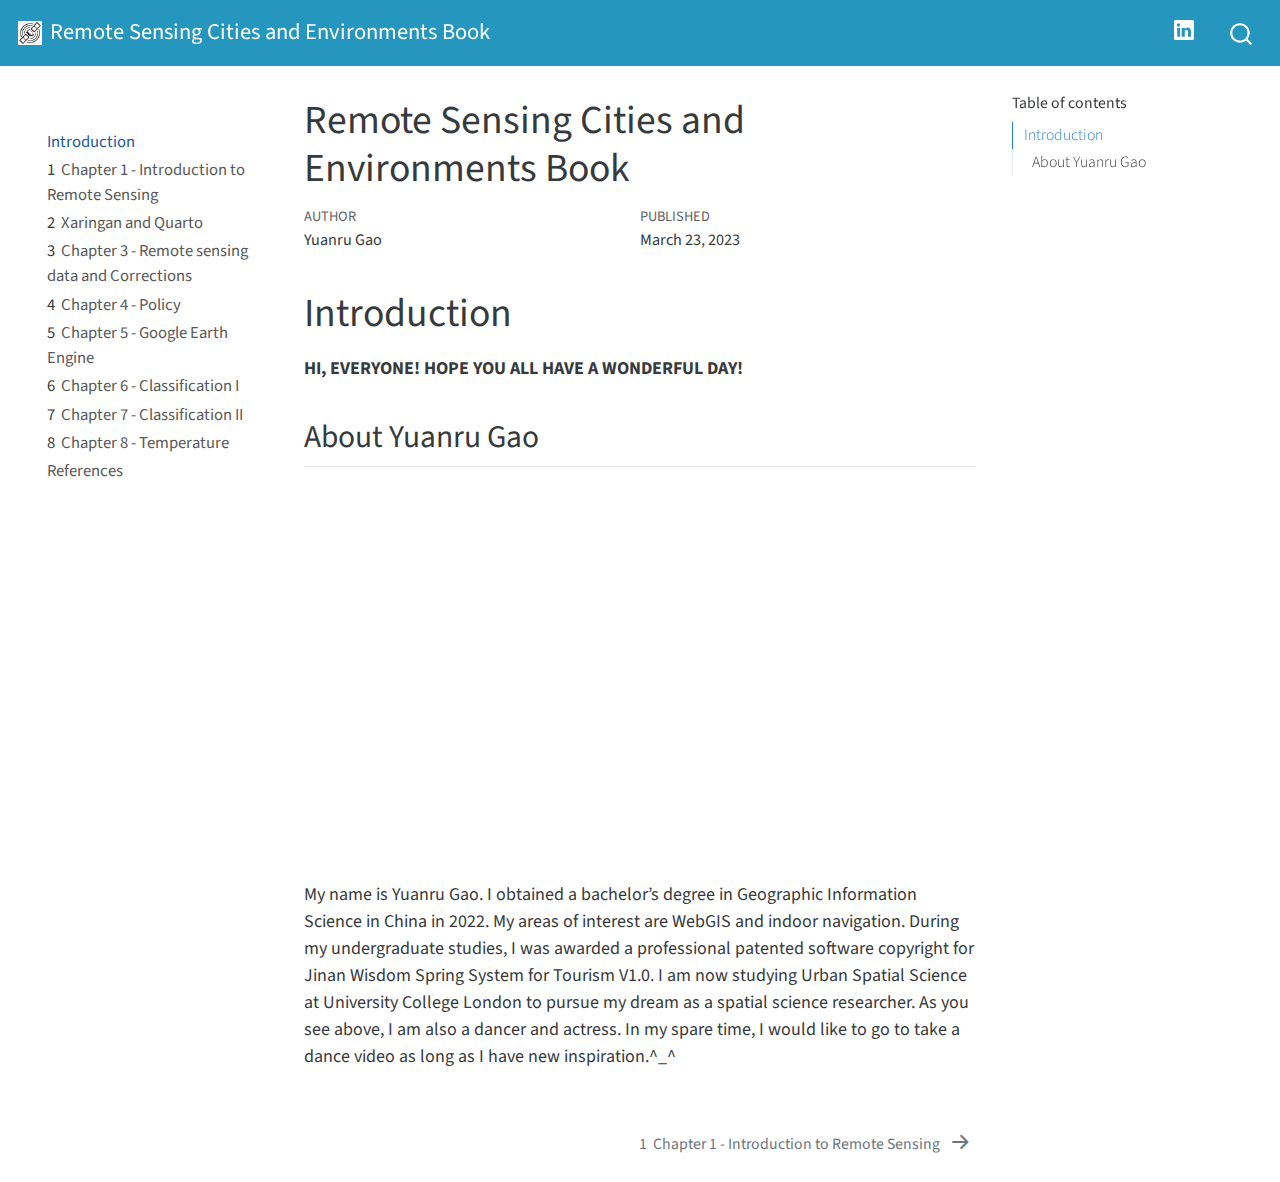
==== commit cef315b2: "n" ====
--- a/docs/index.html
+++ b/docs/index.html
@@ -220,7 +220,7 @@
 </div>
 <section id="about-yuanru-gao" class="level2">
 <h2 class="anchored" data-anchor-id="about-yuanru-gao">About Yuanru Gao</h2>
-<p></p><div class="quarto-video ratio ratio-16x9"><iframe src="https://www.youtube.com/embed/K4HA1PC55SM" title="" frameborder="0" allow="accelerometer; autoplay; clipboard-write; encrypted-media; gyroscope; picture-in-picture" allowfullscreen=""></iframe></div> My name is Yuanru Gao. I obtained a bachelor’s degree in Geographic Information Science in China in 2022. My areas of interest are WebGIS and indoor navigation. During my undergraduate studies, I was awarded a professional patented software copyright for Jinan Wisdom Spring System for Tourism V1.0. I am now studying Urban Spatial Science at University College London to pursue my dream as a spatial science researcher. As you see above, I am also a dancer and actress. In my spare time, I would like to go to take a dance video as long as I have new inspiration.<p></p>
+<p></p><div class="quarto-video ratio ratio-16x9"><iframe src="https://www.youtube.com/embed/K4HA1PC55SM" title="" frameborder="0" allow="accelerometer; autoplay; clipboard-write; encrypted-media; gyroscope; picture-in-picture" allowfullscreen=""></iframe></div> My name is Yuanru Gao. I obtained a bachelor’s degree in Geographic Information Science in China in 2022. My areas of interest are WebGIS and indoor navigation. During my undergraduate studies, I was awarded a professional patented software copyright for Jinan Wisdom Spring System for Tourism V1.0. I am now studying Urban Spatial Science at University College London to pursue my dream as a spatial science researcher. As you see above, I am also a dancer and actress. In my spare time, I would like to go to take a dance video as long as I have new inspiration.^_^<p></p>
 
 
 </section>
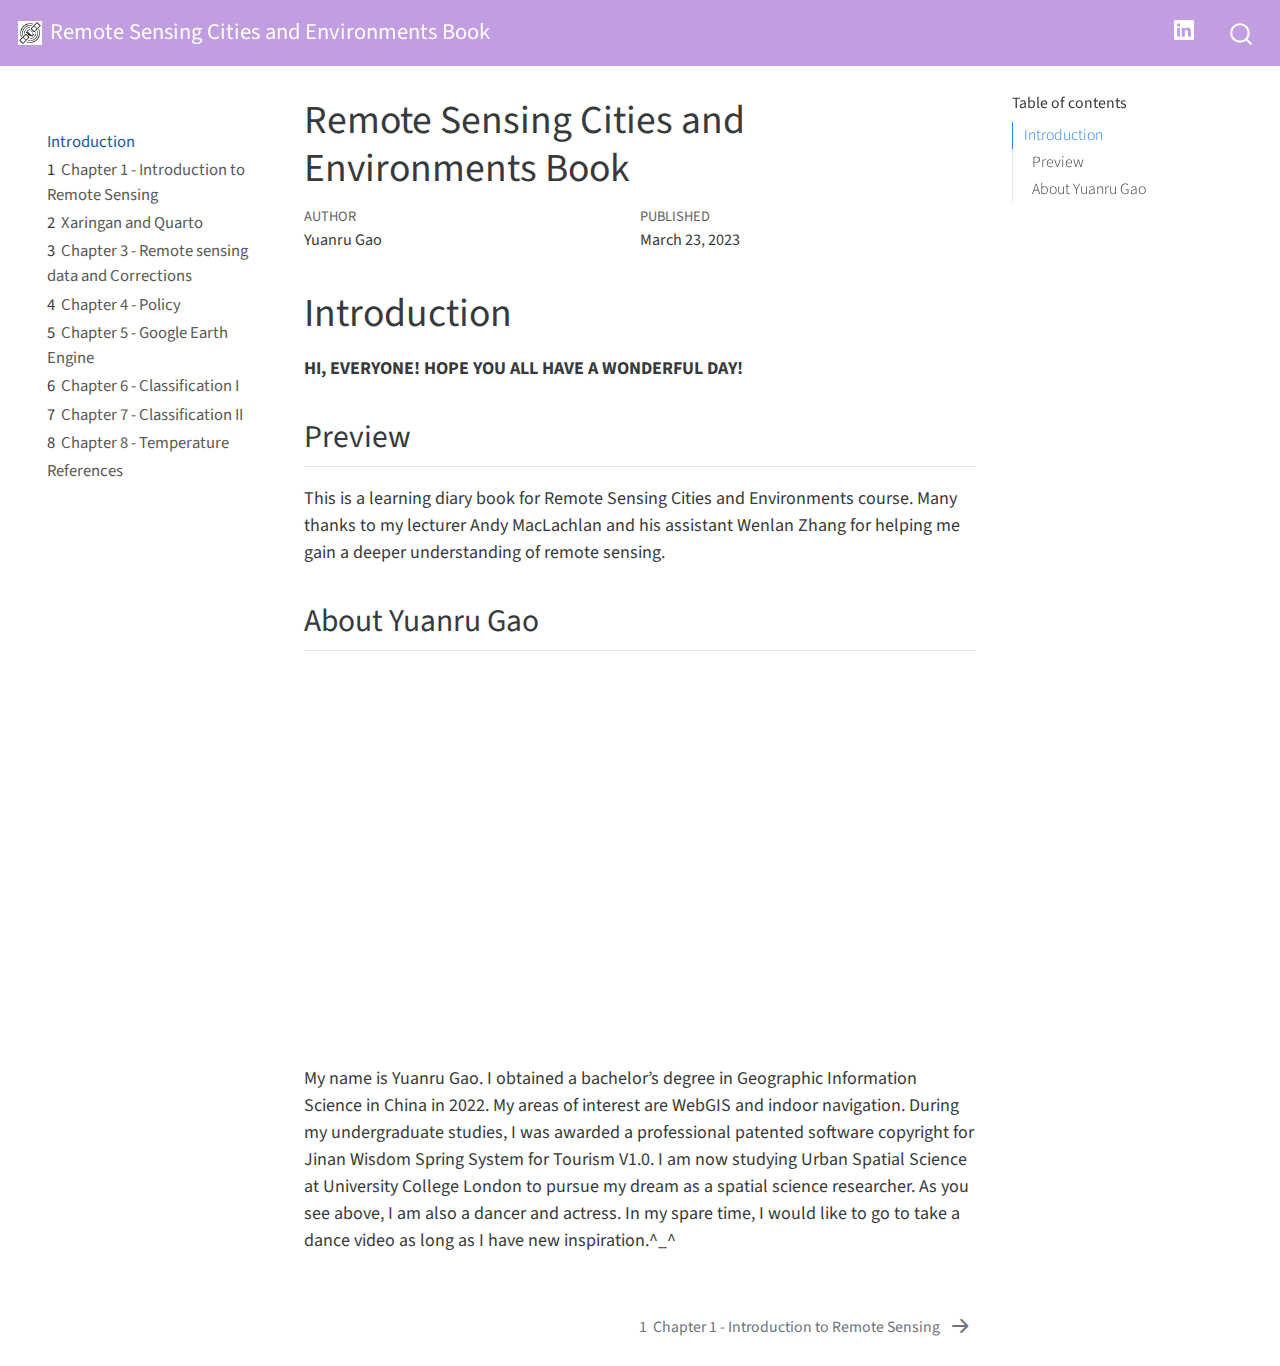
==== commit b27a0bed: "new" ====
--- a/docs/index.html
+++ b/docs/index.html
@@ -175,6 +175,7 @@
   <ul>
   <li><a href="#introduction" id="toc-introduction" class="nav-link active" data-scroll-target="#introduction">Introduction</a>
   <ul class="collapse">
+  <li><a href="#preview" id="toc-preview" class="nav-link" data-scroll-target="#preview">Preview</a></li>
   <li><a href="#about-yuanru-gao" id="toc-about-yuanru-gao" class="nav-link" data-scroll-target="#about-yuanru-gao">About Yuanru Gao</a></li>
   </ul></li>
   </ul>
@@ -218,6 +219,10 @@
 <div class="cell">
 
 </div>
+<section id="preview" class="level2">
+<h2 class="anchored" data-anchor-id="preview">Preview</h2>
+<p>This is a learning diary book for Remote Sensing Cities and Environments course. Many thanks to my lecturer Andy MacLachlan and his assistant Wenlan Zhang for helping me gain a deeper understanding of remote sensing.</p>
+</section>
 <section id="about-yuanru-gao" class="level2">
 <h2 class="anchored" data-anchor-id="about-yuanru-gao">About Yuanru Gao</h2>
 <p></p><div class="quarto-video ratio ratio-16x9"><iframe src="https://www.youtube.com/embed/K4HA1PC55SM" title="" frameborder="0" allow="accelerometer; autoplay; clipboard-write; encrypted-media; gyroscope; picture-in-picture" allowfullscreen=""></iframe></div> My name is Yuanru Gao. I obtained a bachelor’s degree in Geographic Information Science in China in 2022. My areas of interest are WebGIS and indoor navigation. During my undergraduate studies, I was awarded a professional patented software copyright for Jinan Wisdom Spring System for Tourism V1.0. I am now studying Urban Spatial Science at University College London to pursue my dream as a spatial science researcher. As you see above, I am also a dancer and actress. In my spare time, I would like to go to take a dance video as long as I have new inspiration.^_^<p></p>
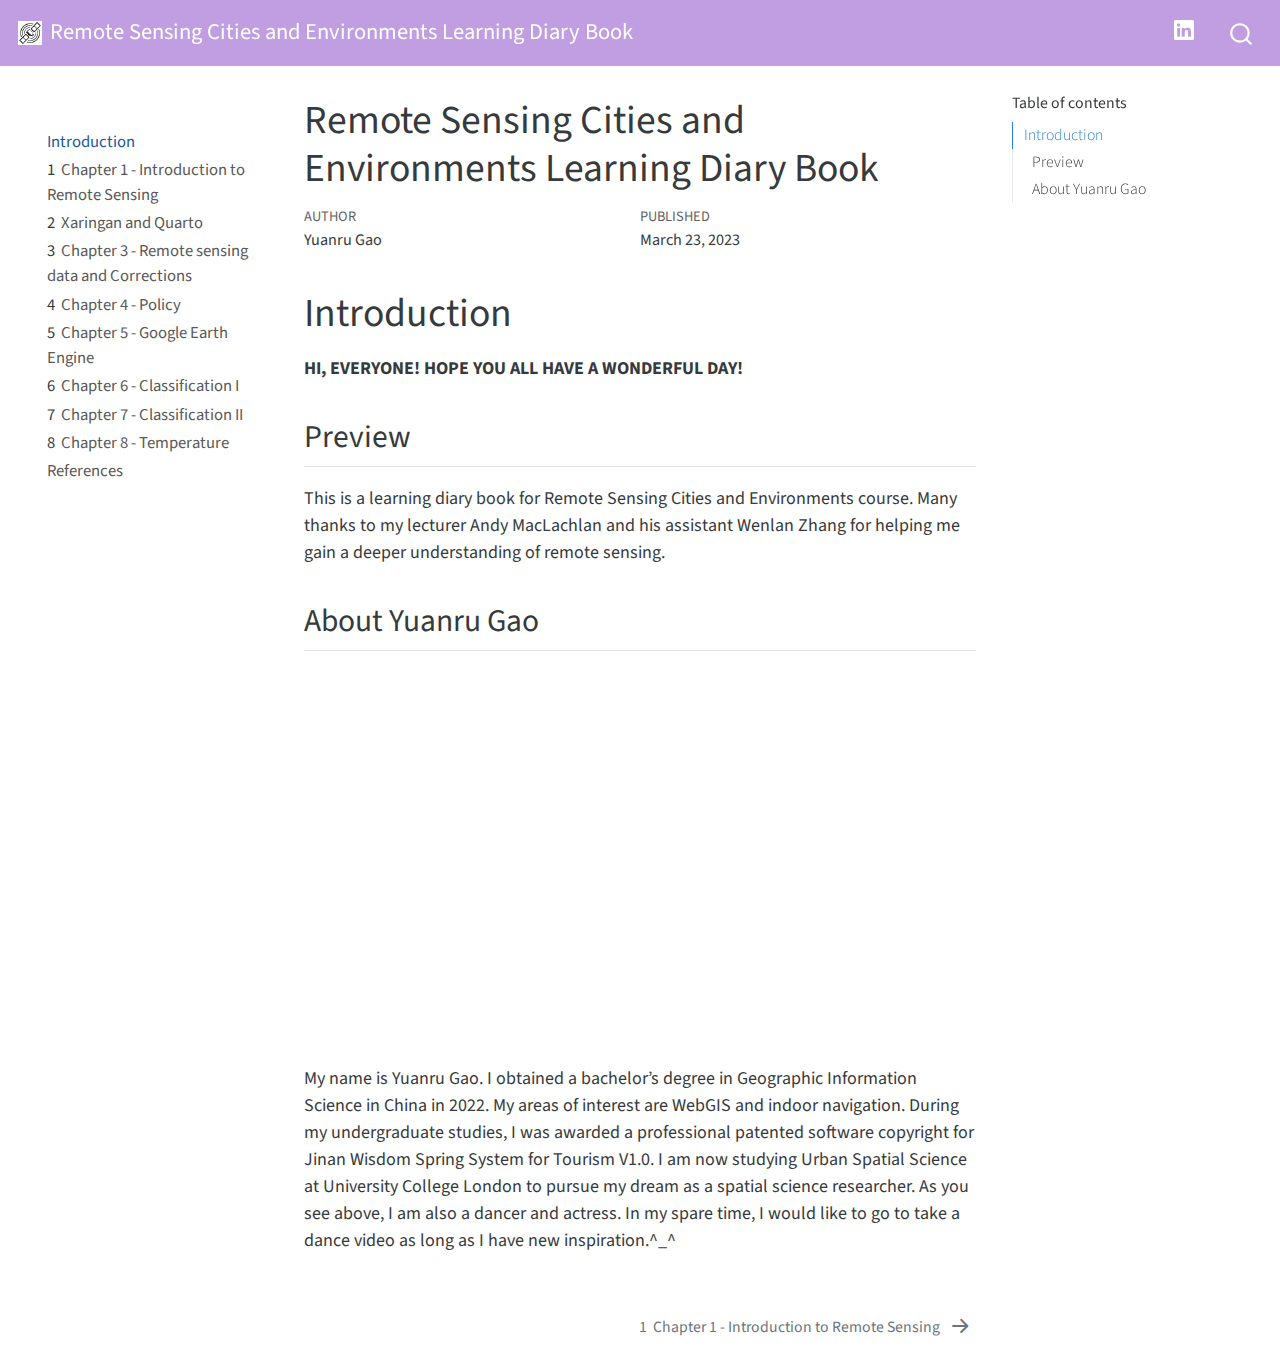
